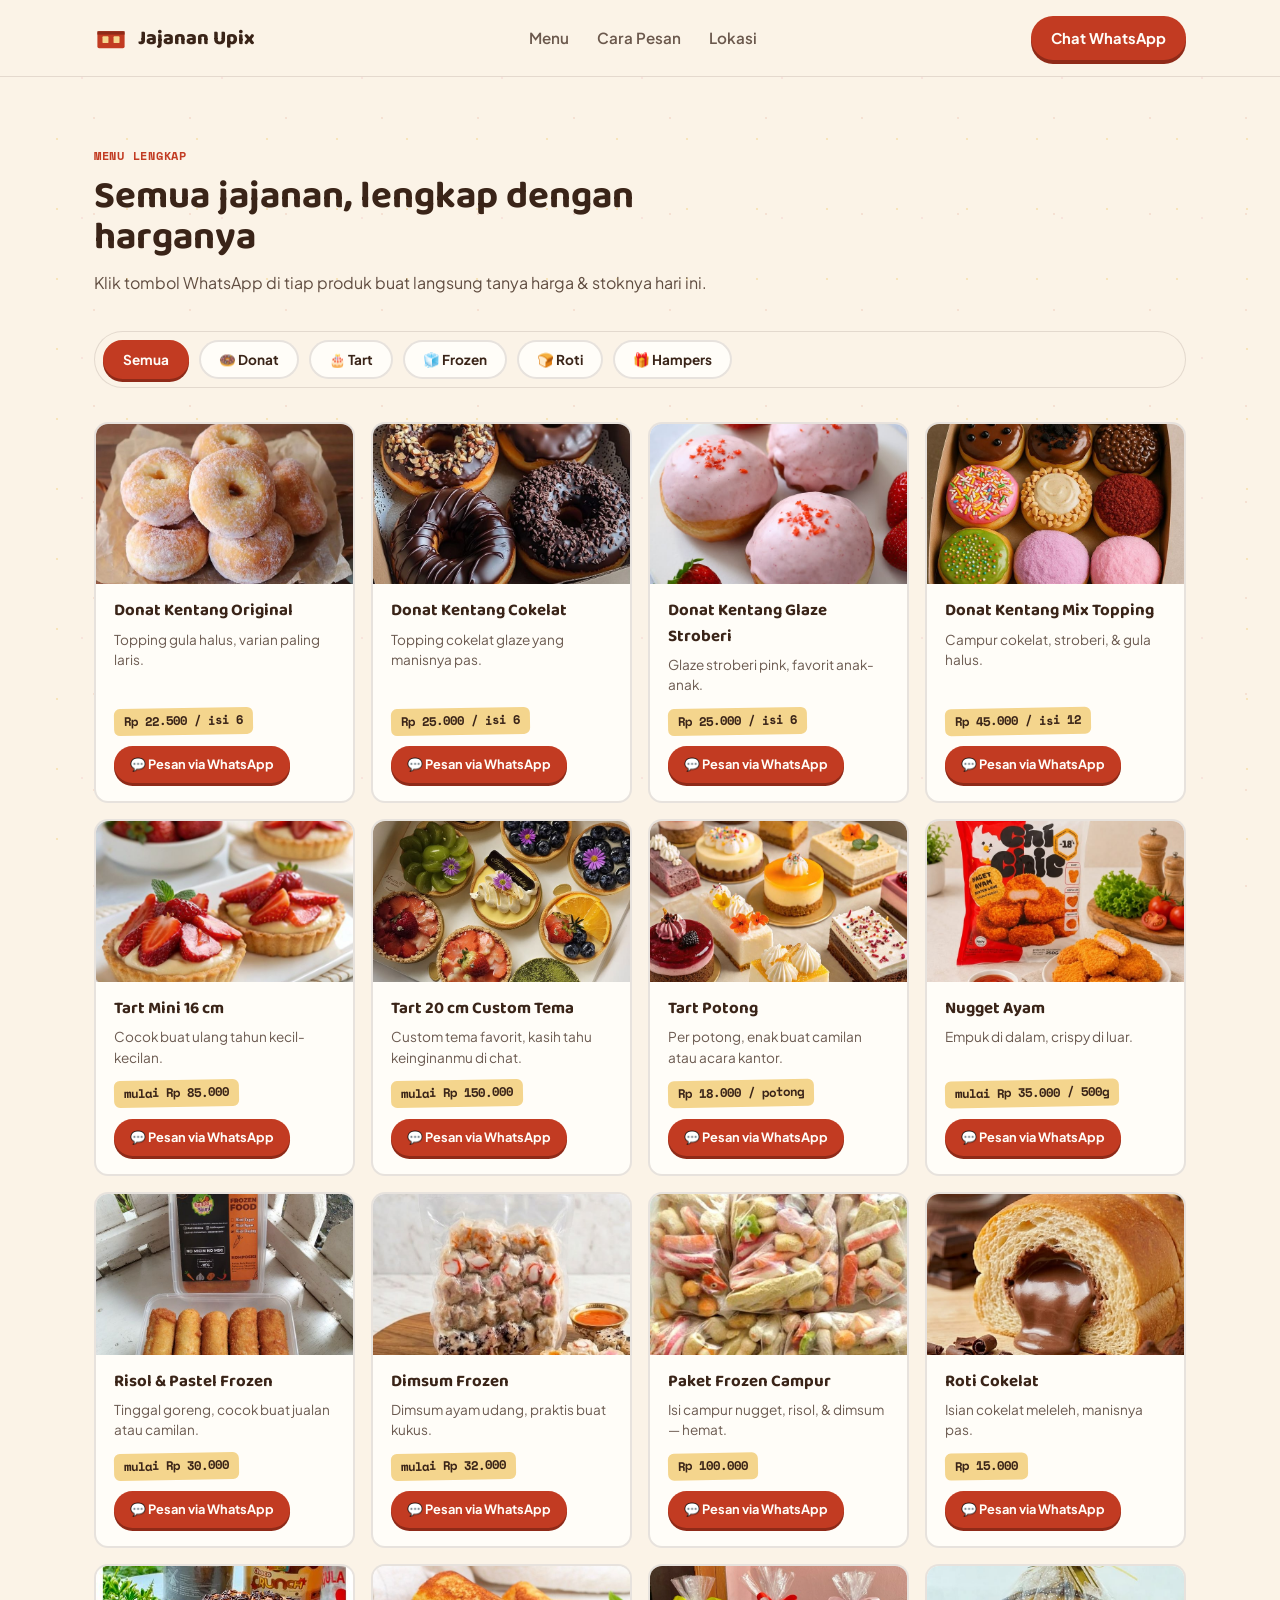
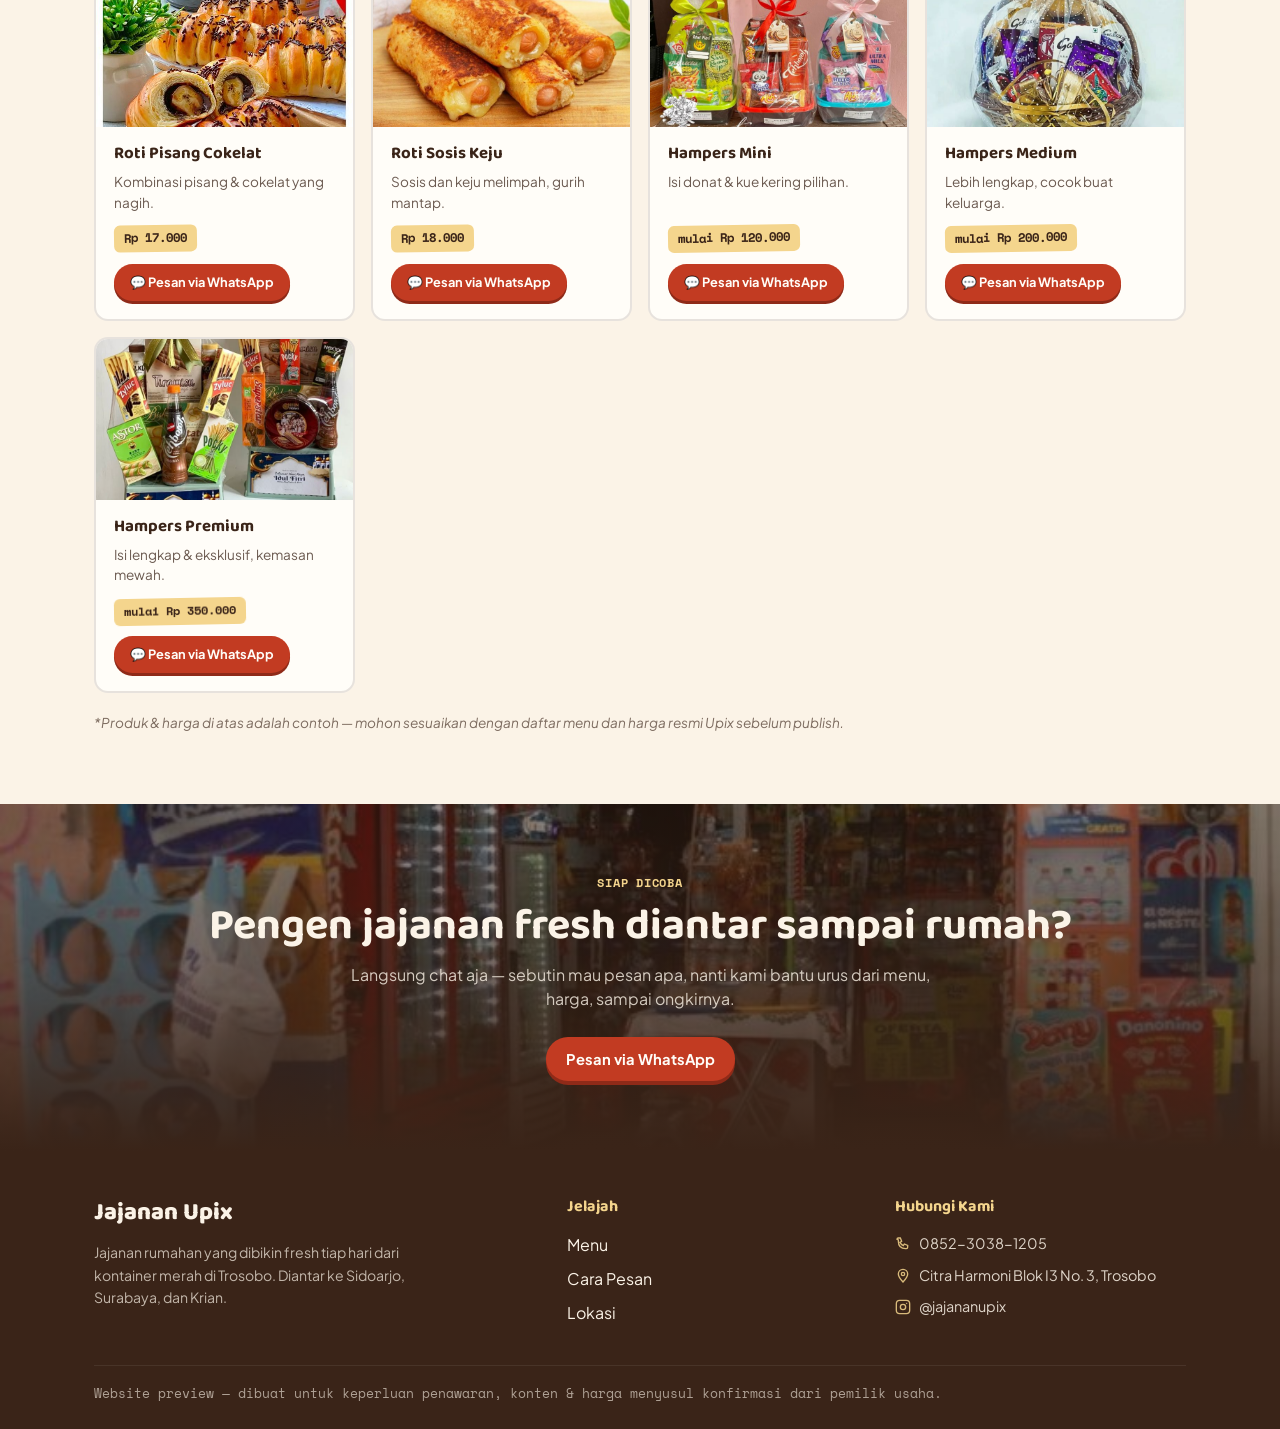
==== menu.html @ a0f94450 "add file all" ====
<!DOCTYPE html>
<html lang="id">
<head>
<meta charset="UTF-8">
<meta name="viewport" content="width=device-width, initial-scale=1.0">
<title>Menu Lengkap Jajanan Upix — Lihat Produk & Harga</title>
<meta name="description" content="Daftar menu lengkap Jajanan Upix: donat kentang, kue tart, frozen food, roti, dan hampers lebaran. Pesan langsung lewat WhatsApp, diantar ke Sidoarjo, Surabaya, dan Krian.">
<link rel="icon" type="image/svg+xml" href="data:image/svg+xml,%3Csvg xmlns='http://www.w3.org/2000/svg' viewBox='0 0 40 40'%3E%3Crect x='4' y='12' width='32' height='20' rx='2' fill='%23C23B22'/%3E%3Crect x='4' y='12' width='32' height='4' fill='%238F2A18'/%3E%3Crect x='10' y='18' width='7' height='8' rx='1' fill='%23F4D58D'/%3E%3Crect x='23' y='18' width='7' height='8' rx='1' fill='%23F4D58D'/%3E%3C/svg%3E">
<!-- TODO: ganti og:image dengan URL foto/logo asli setelah website ini di-hosting -->
<meta property="og:type" content="website">
<meta property="og:locale" content="id_ID">
<meta property="og:title" content="Menu Lengkap Jajanan Upix — Lihat Produk & Harga">
<meta property="og:description" content="Donat kentang, kue tart, frozen food, roti, dan hampers lebaran dengan harga. Pesan langsung via WhatsApp.">
<meta name="twitter:card" content="summary">
<!-- TODO: ganti semua URL "jajananupix.com" dengan domain asli setelah website di-hosting -->
<meta name="robots" content="index, follow">
<meta name="theme-color" content="#C23B22">
<link rel="canonical" href="https://jajananupix.com/menu.html">
<meta property="og:url" content="https://jajananupix.com/menu.html">
<meta property="og:site_name" content="Jajanan Upix">
<meta property="og:image" content="https://jajananupix.com/og-image.png">
<meta property="og:image:width" content="1200">
<meta property="og:image:height" content="630">
<meta property="og:image:alt" content="Jajanan Upix — donat kentang, kue tart, dan jajanan rumahan dari Trosobo, Sidoarjo">
<link rel="preconnect" href="https://fonts.googleapis.com">
<link rel="preconnect" href="https://fonts.gstatic.com" crossorigin>
<link href="https://fonts.googleapis.com/css2?family=Baloo+2:wght@500;600;700;800&family=Plus+Jakarta+Sans:wght@400;500;600;700;800&family=Space+Mono:wght@400;700&display=swap" rel="stylesheet">
<link rel="stylesheet" href="styles.css">
</head>
<body>

<header>
  <div class="wrap nav">
    <a class="brand" href="jajanan-upix.html">
      <svg class="brand-mark" viewBox="0 0 40 40" fill="none">
        <rect x="4" y="12" width="32" height="20" rx="2" fill="#C23B22"/>
        <rect x="4" y="12" width="32" height="4" fill="#8F2A18"/>
        <rect x="10" y="18" width="7" height="8" rx="1" fill="#F4D58D"/>
        <rect x="23" y="18" width="7" height="8" rx="1" fill="#F4D58D"/>
      </svg>
      Jajanan Upix
    </a>
    <nav class="nav-links">
      <a href="menu.html">Menu</a>
      <a href="jajanan-upix.html#cara-pesan">Cara Pesan</a>
      <a href="jajanan-upix.html#lokasi">Lokasi</a>
    </nav>
    <div class="nav-actions">
      <a class="btn" href="https://wa.me/6285230381205?text=Halo%20Jajanan%20Upix!%20Saya%20mau%20tanya%20menu%20dan%20cara%20pesan%20ya" target="_blank" rel="noopener">Chat WhatsApp</a>
      <button class="hamburger" id="hamburgerBtn" aria-label="Buka menu navigasi" aria-expanded="false" aria-controls="mobileMenu">
        <span></span><span></span><span></span>
      </button>
    </div>
  </div>
  <nav class="mobile-menu" id="mobileMenu">
    <a href="menu.html">Menu</a>
    <a href="jajanan-upix.html#cara-pesan">Cara Pesan</a>
    <a href="jajanan-upix.html#lokasi">Lokasi</a>
  </nav>
</header>

<section class="section">
  <div class="wrap">
    <div class="section-head reveal in">
      <span class="kicker">Menu Lengkap</span>
      <h2>Semua jajanan, lengkap dengan harganya</h2>
      <p>Klik tombol WhatsApp di tiap produk buat langsung tanya harga & stoknya hari ini.</p>
    </div>

    <div class="filter-bar" role="group" aria-label="Filter kategori menu">
      <button class="filter-btn active" data-filter="all">Semua</button>
      <button class="filter-btn" data-filter="donat">🍩 Donat</button>
      <button class="filter-btn" data-filter="tart">🎂 Tart</button>
      <button class="filter-btn" data-filter="frozen">🧊 Frozen</button>
      <button class="filter-btn" data-filter="roti">🍞 Roti</button>
      <button class="filter-btn" data-filter="hampers">🎁 Hampers</button>
    </div>

    <div class="prod-grid" id="menuGrid">
      <div class="prod-card" data-cat="donat">
        <div class="prod-img-wrap"><img class="prod-img" src="images/menu/donat-kentang.webp" alt="Donat Kentang Original" loading="lazy"></div>
        <div class="prod-top"><h4>Donat Kentang Original</h4></div>
        <p class="prod-desc">Topping gula halus, varian paling laris.</p>
        <span class="prod-price">Rp 22.500 / isi 6</span>
        <a class="btn-wa" href="https://wa.me/6285230381205?text=Halo%20Jajanan%20Upix!%20Saya%20mau%20pesan%20Donat%20Kentang%20Original%20(isi%206).%20Berapa%20harga%20dan%20stoknya%20hari%20ini?" target="_blank" rel="noopener">💬 Pesan via WhatsApp</a>
      </div>
      <div class="prod-card" data-cat="donat">
        <div class="prod-img-wrap"><img class="prod-img" src="images/menu/donat-coklat.webp" alt="Donat Kentang Cokelat" loading="lazy"></div>
        <div class="prod-top"><h4>Donat Kentang Cokelat</h4></div>
        <p class="prod-desc">Topping cokelat glaze yang manisnya pas.</p>
        <span class="prod-price">Rp 25.000 / isi 6</span>
        <a class="btn-wa" href="https://wa.me/6285230381205?text=Halo%20Jajanan%20Upix!%20Saya%20mau%20pesan%20Donat%20Kentang%20Cokelat%20(isi%206).%20Berapa%20harga%20dan%20stoknya%20hari%20ini?" target="_blank" rel="noopener">💬 Pesan via WhatsApp</a>
      </div>
      <div class="prod-card" data-cat="donat">
        <div class="prod-img-wrap"><img class="prod-img" src="images/menu/donat-strawberry.webp" alt="Donat Kentang Glaze Stroberi" loading="lazy"></div>
        <div class="prod-top"><h4>Donat Kentang Glaze Stroberi</h4></div>
        <p class="prod-desc">Glaze stroberi pink, favorit anak-anak.</p>
        <span class="prod-price">Rp 25.000 / isi 6</span>
        <a class="btn-wa" href="https://wa.me/6285230381205?text=Halo%20Jajanan%20Upix!%20Saya%20mau%20pesan%20Donat%20Kentang%20Glaze%20Stroberi%20(isi%206).%20Berapa%20harga%20dan%20stoknya%20hari%20ini?" target="_blank" rel="noopener">💬 Pesan via WhatsApp</a>
      </div>
      <div class="prod-card" data-cat="donat">
        <div class="prod-img-wrap"><img class="prod-img" src="images/menu/donat-mix.webp" alt="Donat Kentang Mix Topping" loading="lazy"></div>
        <div class="prod-top"><h4>Donat Kentang Mix Topping</h4></div>
        <p class="prod-desc">Campur cokelat, stroberi, & gula halus.</p>
        <span class="prod-price">Rp 45.000 / isi 12</span>
        <a class="btn-wa" href="https://wa.me/6285230381205?text=Halo%20Jajanan%20Upix!%20Saya%20mau%20pesan%20Donat%20Kentang%20Mix%20Topping%20(isi%2012).%20Berapa%20harga%20dan%20stoknya%20hari%20ini?" target="_blank" rel="noopener">💬 Pesan via WhatsApp</a>
      </div>
      <div class="prod-card" data-cat="tart">
        <div class="prod-img-wrap"><img class="prod-img" src="images/menu/tart-mini.webp" alt="Tart Mini 16 cm" loading="lazy"></div>
        <div class="prod-top"><h4>Tart Mini 16 cm</h4></div>
        <p class="prod-desc">Cocok buat ulang tahun kecil-kecilan.</p>
        <span class="prod-price">mulai Rp 85.000</span>
        <a class="btn-wa" href="https://wa.me/6285230381205?text=Halo%20Jajanan%20Upix!%20Saya%20mau%20pesan%20Kue%20Tart%20Mini%2016%20cm.%20Berapa%20harga%20dan%20stoknya%20hari%20ini?" target="_blank" rel="noopener">💬 Pesan via WhatsApp</a>
      </div>
      <div class="prod-card" data-cat="tart">
        <div class="prod-img-wrap"><img class="prod-img" src="images/menu/tart-custom.webp" alt="Tart 20 cm Custom Tema" loading="lazy"></div>
        <div class="prod-top"><h4>Tart 20 cm Custom Tema</h4></div>
        <p class="prod-desc">Custom tema favorit, kasih tahu keinginanmu di chat.</p>
        <span class="prod-price">mulai Rp 150.000</span>
        <a class="btn-wa" href="https://wa.me/6285230381205?text=Halo%20Jajanan%20Upix!%20Saya%20mau%20pesan%20Kue%20Tart%2020%20cm%20Custom%20Tema.%20Berapa%20harga%20dan%20stoknya%20hari%20ini?" target="_blank" rel="noopener">💬 Pesan via WhatsApp</a>
      </div>
      <div class="prod-card" data-cat="tart">
        <div class="prod-img-wrap"><img class="prod-img" src="images/menu/tart-potong.webp" alt="Tart Potong" loading="lazy"></div>
        <div class="prod-top"><h4>Tart Potong</h4></div>
        <p class="prod-desc">Per potong, enak buat camilan atau acara kantor.</p>
        <span class="prod-price">Rp 18.000 / potong</span>
        <a class="btn-wa" href="https://wa.me/6285230381205?text=Halo%20Jajanan%20Upix!%20Saya%20mau%20pesan%20Kue%20Tart%20Potong.%20Berapa%20harga%20dan%20stoknya%20hari%20ini?" target="_blank" rel="noopener">💬 Pesan via WhatsApp</a>
      </div>
      <div class="prod-card" data-cat="frozen">
        <div class="prod-img-wrap"><img class="prod-img" src="images/menu/nugget.webp" alt="Nugget Ayam" loading="lazy"></div>
        <div class="prod-top"><h4>Nugget Ayam</h4></div>
        <p class="prod-desc">Empuk di dalam, crispy di luar.</p>
        <span class="prod-price">mulai Rp 35.000 / 500g</span>
        <a class="btn-wa" href="https://wa.me/6285230381205?text=Halo%20Jajanan%20Upix!%20Saya%20mau%20pesan%20Nugget%20Ayam%20Frozen%20500g.%20Berapa%20harga%20dan%20stoknya%20hari%20ini?" target="_blank" rel="noopener">💬 Pesan via WhatsApp</a>
      </div>
      <div class="prod-card" data-cat="frozen">
        <div class="prod-img-wrap"><img class="prod-img" src="images/menu/risol.webp" alt="Risol & Pastel Frozen" loading="lazy"></div>
        <div class="prod-top"><h4>Risol & Pastel Frozen</h4></div>
        <p class="prod-desc">Tinggal goreng, cocok buat jualan atau camilan.</p>
        <span class="prod-price">mulai Rp 30.000</span>
        <a class="btn-wa" href="https://wa.me/6285230381205?text=Halo%20Jajanan%20Upix!%20Saya%20mau%20pesan%20Risol%20dan%20Pastel%20Frozen.%20Berapa%20harga%20dan%20stoknya%20hari%20ini?" target="_blank" rel="noopener">💬 Pesan via WhatsApp</a>
      </div>
      <div class="prod-card" data-cat="frozen">
        <div class="prod-img-wrap"><img class="prod-img" src="images/menu/dimsum.webp" alt="Dimsum Frozen" loading="lazy"></div>
        <div class="prod-top"><h4>Dimsum Frozen</h4></div>
        <p class="prod-desc">Dimsum ayam udang, praktis buat kukus.</p>
        <span class="prod-price">mulai Rp 32.000</span>
        <a class="btn-wa" href="https://wa.me/6285230381205?text=Halo%20Jajanan%20Upix!%20Saya%20mau%20pesan%20Dimsum%20Frozen.%20Berapa%20harga%20dan%20stoknya%20hari%20ini?" target="_blank" rel="noopener">💬 Pesan via WhatsApp</a>
      </div>
      <div class="prod-card" data-cat="frozen">
        <div class="prod-img-wrap"><img class="prod-img" src="images/menu/frozen-mix.webp" alt="Paket Frozen Campur" loading="lazy"></div>
        <div class="prod-top"><h4>Paket Frozen Campur</h4></div>
        <p class="prod-desc">Isi campur nugget, risol, & dimsum — hemat.</p>
        <span class="prod-price">Rp 100.000</span>
        <a class="btn-wa" href="https://wa.me/6285230381205?text=Halo%20Jajanan%20Upix!%20Saya%20mau%20pesan%20Paket%20Frozen%20Campur.%20Berapa%20harga%20dan%20stoknya%20hari%20ini?" target="_blank" rel="noopener">💬 Pesan via WhatsApp</a>
      </div>
      <div class="prod-card" data-cat="roti">
        <div class="prod-img-wrap"><img class="prod-img" src="images/menu/roti-cokelat.webp" alt="Roti Cokelat" loading="lazy"></div>
        <div class="prod-top"><h4>Roti Cokelat</h4></div>
        <p class="prod-desc">Isian cokelat meleleh, manisnya pas.</p>
        <span class="prod-price">Rp 15.000</span>
        <a class="btn-wa" href="https://wa.me/6285230381205?text=Halo%20Jajanan%20Upix!%20Saya%20mau%20pesan%20Roti%20Cokelat.%20Berapa%20harga%20dan%20stoknya%20hari%20ini?" target="_blank" rel="noopener">💬 Pesan via WhatsApp</a>
      </div>
      <div class="prod-card" data-cat="roti">
        <div class="prod-img-wrap"><img class="prod-img" src="images/menu/roti-pisang.webp" alt="Roti Pisang Cokelat" loading="lazy"></div>
        <div class="prod-top"><h4>Roti Pisang Cokelat</h4></div>
        <p class="prod-desc">Kombinasi pisang & cokelat yang nagih.</p>
        <span class="prod-price">Rp 17.000</span>
        <a class="btn-wa" href="https://wa.me/6285230381205?text=Halo%20Jajanan%20Upix!%20Saya%20mau%20pesan%20Roti%20Pisang%20Cokelat.%20Berapa%20harga%20dan%20stoknya%20hari%20ini?" target="_blank" rel="noopener">💬 Pesan via WhatsApp</a>
      </div>
      <div class="prod-card" data-cat="roti">
        <div class="prod-img-wrap"><img class="prod-img" src="images/menu/roti-keju.webp" alt="Roti Sosis Keju" loading="lazy"></div>
        <div class="prod-top"><h4>Roti Sosis Keju</h4></div>
        <p class="prod-desc">Sosis dan keju melimpah, gurih mantap.</p>
        <span class="prod-price">Rp 18.000</span>
        <a class="btn-wa" href="https://wa.me/6285230381205?text=Halo%20Jajanan%20Upix!%20Saya%20mau%20pesan%20Roti%20Sosis%20Keju.%20Berapa%20harga%20dan%20stoknya%20hari%20ini?" target="_blank" rel="noopener">💬 Pesan via WhatsApp</a>
      </div>
      <div class="prod-card" data-cat="hampers">
        <div class="prod-img-wrap"><img class="prod-img" src="images/menu/hampers-mini.webp" alt="Hampers Mini" loading="lazy"></div>
        <div class="prod-top"><h4>Hampers Mini</h4></div>
        <p class="prod-desc">Isi donat & kue kering pilihan.</p>
        <span class="prod-price">mulai Rp 120.000</span>
        <a class="btn-wa" href="https://wa.me/6285230381205?text=Halo%20Jajanan%20Upix!%20Saya%20mau%20pesan%20Hampers%20Lebaran%20Mini.%20Berapa%20harga%20dan%20stoknya%20hari%20ini?" target="_blank" rel="noopener">💬 Pesan via WhatsApp</a>
      </div>
      <div class="prod-card" data-cat="hampers">
        <div class="prod-img-wrap"><img class="prod-img" src="images/menu/hampers-medium.webp" alt="Hampers Medium" loading="lazy"></div>
        <div class="prod-top"><h4>Hampers Medium</h4></div>
        <p class="prod-desc">Lebih lengkap, cocok buat keluarga.</p>
        <span class="prod-price">mulai Rp 200.000</span>
        <a class="btn-wa" href="https://wa.me/6285230381205?text=Halo%20Jajanan%20Upix!%20Saya%20mau%20pesan%20Hampers%20Lebaran%20Medium.%20Berapa%20harga%20dan%20stoknya%20hari%20ini?" target="_blank" rel="noopener">💬 Pesan via WhatsApp</a>
      </div>
      <div class="prod-card" data-cat="hampers">
        <div class="prod-img-wrap"><img class="prod-img" src="images/menu/hampers-premium.webp" alt="Hampers Premium" loading="lazy"></div>
        <div class="prod-top"><h4>Hampers Premium</h4></div>
        <p class="prod-desc">Isi lengkap & eksklusif, kemasan mewah.</p>
        <span class="prod-price">mulai Rp 350.000</span>
        <a class="btn-wa" href="https://wa.me/6285230381205?text=Halo%20Jajanan%20Upix!%20Saya%20mau%20pesan%20Hampers%20Lebaran%20Premium.%20Berapa%20harga%20dan%20stoknya%20hari%20ini?" target="_blank" rel="noopener">💬 Pesan via WhatsApp</a>
      </div>
    </div>

    <p class="disclaimer-note">*Produk & harga di atas adalah contoh — mohon sesuaikan dengan daftar menu dan harga resmi Upix sebelum publish.</p>
  </div>
</section>

<section class="cta-band">
  <div class="wrap">
    <span class="kicker">Siap Dicoba</span>
    <h2>Pengen jajanan fresh diantar sampai rumah?</h2>
    <p>Langsung chat aja — sebutin mau pesan apa, nanti kami bantu urus dari menu, harga, sampai ongkirnya.</p>
    <a class="btn" href="https://wa.me/6285230381205?text=Halo%20Jajanan%20Upix!%20Saya%20mau%20tanya%20menu%20dan%20cara%20pesan%20ya" target="_blank" rel="noopener">Pesan via WhatsApp</a>
  </div>
</section>

<footer>
  <div class="wrap">
    <div class="foot-grid">
      <div>
        <div class="foot-brand">Jajanan Upix</div>
        <p class="foot-about">Jajanan rumahan yang dibikin fresh tiap hari dari kontainer merah di Trosobo. Diantar ke Sidoarjo, Surabaya, dan Krian.</p>
      </div>
      <div class="foot-col">
        <h5>Jelajah</h5>
        <a href="menu.html">Menu</a>
        <a href="jajanan-upix.html#cara-pesan">Cara Pesan</a>
        <a href="jajanan-upix.html#lokasi">Lokasi</a>
      </div>
      <div class="foot-col">
        <h5>Hubungi Kami</h5>
        <div class="foot-contact"><svg viewBox="0 0 24 24" fill="none" stroke="currentColor" stroke-width="2"><path d="M3 5a2 2 0 012-2h3l2 5-2.5 1.5a11 11 0 005 5L14 12l5 2v3a2 2 0 01-2 2h-1C8.6 19 5 15.4 5 8V6z"/></svg>0852-3038-1205</div>
        <div class="foot-contact"><svg viewBox="0 0 24 24" fill="none" stroke="currentColor" stroke-width="2"><path d="M12 21s7-7.5 7-12a7 7 0 10-14 0c0 4.5 7 12 7 12z"/><circle cx="12" cy="9" r="2.5"/></svg>Citra Harmoni Blok I3 No. 3, Trosobo</div>
        <a class="foot-contact" href="https://instagram.com/jajananupix" target="_blank" rel="noopener" aria-label="Instagram @jajananupix"><svg viewBox="0 0 24 24" fill="none" stroke="currentColor" stroke-width="2"><rect x="2" y="2" width="20" height="20" rx="5"/><circle cx="12" cy="12" r="4"/><circle cx="17.5" cy="6.5" r="1" fill="currentColor" stroke="none"/></svg>@jajananupix</a>
      </div>
    </div>
    <div class="foot-bottom">Website preview — dibuat untuk keperluan penawaran, konten & harga menyusul konfirmasi dari pemilik usaha.</div>
  </div>
</footer>

<script>
  function setHeaderHeightVar(){
    const header = document.querySelector('header');
    if(header) document.documentElement.style.setProperty('--header-h', header.offsetHeight + 'px');
  }
  setHeaderHeightVar();
  window.addEventListener('resize', setHeaderHeightVar);

  const io = new IntersectionObserver((entries)=>{
    entries.forEach(e=>{ if(e.isIntersecting){ e.target.classList.add('in'); } });
  }, { threshold: 0.15 });
  document.querySelectorAll('.reveal').forEach(el=>io.observe(el));

  const filterBtns = document.querySelectorAll('.filter-btn');
  const prodCards = document.querySelectorAll('#menuGrid .prod-card');
  filterBtns.forEach(btn=>{
    btn.addEventListener('click', ()=>{
      filterBtns.forEach(b=>b.classList.remove('active'));
      btn.classList.add('active');
      const cat = btn.dataset.filter;
      prodCards.forEach(card=>{
        const show = cat === 'all' || card.dataset.cat === cat;
        card.classList.toggle('hidden', !show);
        if(show && !card.classList.contains('in')) card.classList.add('in');
      });
      document.querySelector('.filter-bar').scrollIntoView({ behavior:'smooth', block:'nearest' });
    });
  });
  const hashCat = location.hash.replace('#','');
  if(hashCat){
    const target = document.querySelector('.filter-btn[data-filter="'+hashCat+'"]');
    if(target) target.click();
  }

  const hamburgerBtn = document.getElementById('hamburgerBtn');
  const mobileMenu = document.getElementById('mobileMenu');
  hamburgerBtn.addEventListener('click', ()=>{
    const isOpen = mobileMenu.classList.toggle('open');
    hamburgerBtn.setAttribute('aria-expanded', isOpen ? 'true' : 'false');
  });
  mobileMenu.querySelectorAll('a').forEach(link=>{
    link.addEventListener('click', ()=>{
      mobileMenu.classList.remove('open');
      hamburgerBtn.setAttribute('aria-expanded', 'false');
    });
  });
</script>

</body>
</html>
---- styles.css ----
:root{
    --container-red:#C23B22;
    --container-red-dark:#8F2A18;
    --corrugate:#5C6B74;
    --butter:#F4D58D;
    --icing-pink:#E8879A;
    --choco:#3A2418;
    --cream:#FBF3E7;
    --paper:#FFFDF8;
    --line: rgba(58,36,24,0.12);
  }
  *{box-sizing:border-box; margin:0; padding:0;}
  html{scroll-behavior:smooth;}
  body{
    background:var(--cream);
    color:var(--choco);
    font-family:'Plus Jakarta Sans', sans-serif;
    line-height:1.5;
    overflow-x:hidden;
  }
  h1,h2,h3,.display{
    font-family:'Baloo 2', sans-serif;
    line-height:1.08;
  }
  .mono{ font-family:'Space Mono', monospace; }
  a{ color:inherit; text-decoration:none; }
  img,svg{ display:block; max-width:100%; }
  .wrap{ max-width:1140px; margin:0 auto; padding:0 24px; width:100%; box-sizing:border-box; }

  /* reveal on scroll */
  .reveal{ opacity:0; transform:translateY(18px); transition:opacity .7s ease, transform .7s ease; }
  .reveal.in{ opacity:1; transform:translateY(0); }

  /* ---------- HEADER ---------- */
  header{
    position:sticky; top:0; z-index:50;
    background:rgba(251,243,231,0.9);
    backdrop-filter:blur(8px);
    border-bottom:1px solid var(--line);
  }
  .nav{
    display:flex; align-items:center; justify-content:space-between;
    padding:16px 24px;
  }
  .brand{ display:flex; align-items:center; gap:10px; font-family:'Baloo 2'; font-weight:800; font-size:1.25rem; }
  .brand-mark{ width:34px; height:34px; flex-shrink:0; }
  .nav-links{ display:flex; gap:28px; font-weight:600; font-size:.95rem; }
  .nav-links a{ opacity:.75; transition:opacity .2s; }
  .nav-links a:hover{ opacity:1; }
  .btn{
    display:inline-flex; align-items:center; gap:8px;
    background:var(--container-red); color:var(--paper);
    padding:11px 20px; border-radius:999px; font-weight:700; font-size:.92rem;
    box-shadow:0 4px 0 var(--container-red-dark);
    transition:transform .15s ease, box-shadow .15s ease;
    white-space:nowrap;
  }
  .btn:hover{ transform:translateY(-2px); box-shadow:0 6px 0 var(--container-red-dark); }
  .btn:active{ transform:translateY(1px); box-shadow:0 2px 0 var(--container-red-dark); }
  .btn-ghost{
    background:transparent; color:var(--choco); box-shadow:none; border:2px solid var(--line);
  }
  .btn-ghost:hover{ box-shadow:none; border-color:var(--choco); }
  .nav-actions{ display:flex; align-items:center; gap:10px; }
  .hamburger{
    display:none; flex-direction:column; justify-content:center; gap:5px;
    width:38px; height:38px; padding:8px; background:transparent; border:none; cursor:pointer; flex-shrink:0;
  }
  .hamburger span{
    display:block; width:100%; height:2.5px; background:var(--choco); border-radius:2px;
    transition:transform .25s ease, opacity .2s ease;
  }
  .hamburger[aria-expanded="true"] span:nth-child(1){ transform:translateY(7.5px) rotate(45deg); }
  .hamburger[aria-expanded="true"] span:nth-child(2){ opacity:0; }
  .hamburger[aria-expanded="true"] span:nth-child(3){ transform:translateY(-7.5px) rotate(-45deg); }
  .mobile-menu{
    display:none; flex-direction:column;
    max-height:0; overflow:hidden; opacity:0;
    background:var(--paper); border-bottom:1px solid var(--line);
    transition:max-height .3s ease, opacity .25s ease;
  }
  .mobile-menu.open{ max-height:280px; opacity:1; }
  .mobile-menu a{
    padding:14px 24px; font-weight:600; font-size:1rem; border-bottom:1px solid var(--line);
  }
  .mobile-menu a:last-child{ border-bottom:none; }
  @media (max-width:760px){
    .nav-links{ display:none; }
    .hamburger{ display:flex; }
    .mobile-menu{ display:flex; }
  }

  /* ---------- HERO ---------- */
  .hero{ padding:64px 0 40px; box-sizing:border-box; }
  @media (min-height:560px){
    .hero{
      min-height: calc(100svh - var(--header-h, 80px));
      display:flex; align-items:center;
    }
    .section{
      min-height: calc(100svh - var(--header-h, 80px));
      display:flex; align-items:center;
    }
  }
  .hero-grid{
    display:grid; grid-template-columns:1.05fr .95fr; gap:40px; align-items:center;
  }
  .eyebrow{
    display:inline-flex; align-items:center; gap:8px;
    font-family:'Space Mono'; font-size:.78rem; letter-spacing:.04em;
    background:var(--butter); color:var(--choco);
    padding:6px 12px; border-radius:6px; margin-bottom:18px; transform:rotate(-1deg);
  }
  .hero h1{
    font-size:clamp(2.3rem, 5vw, 3.6rem);
    font-weight:800; color:var(--container-red-dark);
    margin-bottom:18px;
  }
  .hero h1 span{ color:var(--container-red); }
  .hero p.lead{ font-size:1.1rem; max-width:46ch; opacity:.85; margin-bottom:28px; }
  .hero-ctas{ display:flex; gap:14px; flex-wrap:wrap; }

  .hero-art{ position:relative; }
  .flag{
    position:absolute; top:-14px; right:18px; z-index:5;
    background:var(--icing-pink); color:var(--paper);
    font-family:'Space Mono'; font-size:.75rem; font-weight:700;
    padding:6px 12px; border-radius:6px; transform:rotate(6deg);
    box-shadow:0 3px 0 rgba(0,0,0,.15);
  }
  .awning{ transform-origin:top center; animation:sway 4.5s ease-in-out infinite; }
  @keyframes sway{ 0%,100%{ transform:rotate(0deg); } 50%{ transform:rotate(0.8deg); } }
  @media (prefers-reduced-motion: reduce){ .awning{ animation:none; } }

  /* ---------- SECTION LABEL ---------- */
  .section{ padding:70px 0; }
  .section-head{ max-width:640px; margin-bottom:36px; }
  .kicker{
    font-family:'Space Mono'; font-size:.78rem; text-transform:uppercase; letter-spacing:.06em;
    color:var(--container-red); font-weight:700; display:block; margin-bottom:10px;
  }
  .section-head h2{ font-size:clamp(1.7rem,3.4vw,2.4rem); font-weight:700; }
  .section-head p{ margin-top:12px; opacity:.8; }

  /* ---------- ABOUT STRIP ---------- */
  .about{ background:var(--paper); border-top:1px solid var(--line); border-bottom:1px solid var(--line); }
  .about-grid{ display:grid; grid-template-columns:1fr 1fr; gap:48px; align-items:center; }
  .about-img{ width:100%; aspect-ratio:4/3; object-fit:cover; border-radius:16px; border:2px solid var(--line); box-shadow:0 6px 0 rgba(0,0,0,.06); }
  .about p{ font-size:1.05rem; opacity:.85; margin-bottom:14px; }
  .about strong{ color:var(--container-red-dark); }
  .stat-row{ display:flex; gap:32px; margin-top:22px; flex-wrap:wrap; }
  .stat b{ font-family:'Baloo 2'; font-size:1.5rem; color:var(--container-red); display:block; }
  .stat span{ font-size:.85rem; opacity:.7; }

  /* ---------- MENU (menu board cards) ---------- */
  .menu-grid{
    display:grid; grid-template-columns:repeat(auto-fit,minmax(230px,1fr)); gap:20px;
  }
  .menu-card{
    background:var(--paper); border:2px solid var(--line); border-radius:16px;
    padding:24px 22px; position:relative; transition:transform .2s ease, border-color .2s ease;
  }
  .menu-card:hover{ transform:translateY(-5px); border-color:var(--container-red); }
  .menu-card .icon{ width:100%; aspect-ratio:4/3; object-fit:cover; border-radius:12px; margin-bottom:16px; display:block; }
  .menu-card h3{ font-size:1.15rem; margin-bottom:6px; }
  .menu-card p{ font-size:.9rem; opacity:.75; margin-bottom:16px; }
  .price-tag{
    display:inline-block; font-family:'Space Mono'; font-size:.8rem; font-weight:700;
    background:var(--butter); padding:5px 10px; border-radius:6px; transform:rotate(-1.5deg);
  }
  .disclaimer-note{ margin-top:20px; font-size:.85rem; opacity:.65; font-style:italic; }

  /* ---------- ORDER STEPS ---------- */
  .order{ background:var(--container-red); color:var(--paper); }
  .order .kicker{ color:var(--butter); }
  .order .section-head p{ color:rgba(255,255,255,.85); }
  .steps{ display:grid; grid-template-columns:repeat(4,1fr); gap:18px; }
  .step{
    background:rgba(255,255,255,.08); border:1px solid rgba(255,255,255,.18);
    border-radius:14px; padding:22px 18px;
  }
  .step .num{ font-family:'Space Mono'; font-size:.85rem; opacity:.7; margin-bottom:10px; }
  .step h4{ font-family:'Baloo 2'; font-size:1.05rem; margin-bottom:6px; }
  .step p{ font-size:.88rem; opacity:.85; }
  .area-pills{ margin-top:34px; }
  .area-label{ font-size:.95rem; font-weight:600; opacity:.95; margin-bottom:12px; letter-spacing:.02em; }
  .area-label strong{ color:var(--butter); }
  .pill-list{ display:flex; gap:10px; flex-wrap:wrap; }
  .pill{
    background:var(--paper); color:var(--container-red-dark);
    border:2px solid var(--butter); padding:10px 18px; border-radius:999px;
    font-size:.9rem; font-weight:700; box-shadow:0 3px 0 rgba(0,0,0,.15);
  }
  .pill::before{ content:"✓"; color:var(--container-red); font-weight:800; margin-right:7px; }
  @media (max-width:820px){ .steps{ grid-template-columns:repeat(2,1fr); } }

  /* ---------- TESTIMONIALS ---------- */
  .testi-grid{ display:grid; grid-template-columns:repeat(3,1fr); gap:20px; }
  .testi{
    background:var(--paper); border:1px solid var(--line); border-radius:16px; padding:26px;
  }
  .testi .stars{ color:var(--container-red); font-size:1rem; margin-bottom:12px; letter-spacing:2px; }
  .testi p{ font-size:.95rem; opacity:.85; margin-bottom:16px; }
  .testi .who{ font-family:'Space Mono'; font-size:.78rem; opacity:.6; }
  @media (max-width:820px){
    .testi-grid{
      grid-template-columns:none; display:flex; overflow-x:auto;
      scroll-snap-type:x mandatory; gap:14px; padding-bottom:8px;
      margin-right:-24px; padding-right:24px;
      scrollbar-width:none;
    }
    .testi-grid::-webkit-scrollbar{ display:none; }
    .testi{ flex:0 0 82%; scroll-snap-align:center; }
  }

  /* ---------- LOCATION ---------- */
  .loc{ background:var(--paper); border-top:1px solid var(--line); }
  .loc-grid{ display:grid; grid-template-columns:1fr 1fr; gap:40px; align-items:stretch; }
  .loc-card{
    background:var(--cream); border:2px dashed var(--line); border-radius:16px; padding:28px;
  }
  .loc-card h3{ font-size:1.2rem; margin-bottom:14px; }
  .loc-row{ display:flex; gap:12px; margin-bottom:16px; align-items:flex-start; }
  .loc-row .ic{ width:20px; height:20px; flex-shrink:0; margin-top:2px; color:var(--container-red); }
  .loc-row div b{ display:block; font-size:.9rem; }
  .loc-row div span{ font-size:.88rem; opacity:.75; }
  .map-embed{ border-radius:16px; overflow:hidden; border:1px solid var(--line); min-height:320px; }
  .map-embed iframe{ width:100%; height:100%; min-height:320px; border:0; }

  /* ---------- FOOTER ---------- */
  footer{ background:var(--choco); color:var(--cream); padding:44px 0 26px; }
  .foot-grid{ display:flex; justify-content:space-between; flex-wrap:wrap; gap:24px; margin-bottom:28px; }
  .foot-brand{ font-family:'Baloo 2'; font-weight:800; font-size:1.3rem; }
  .foot-links{ display:flex; gap:22px; font-size:.9rem; flex-wrap:wrap; }
  .foot-links a{ opacity:.8; }
  .foot-links a:hover{ opacity:1; }
  .foot-bottom{ border-top:1px solid rgba(255,255,255,.12); padding-top:18px; font-size:.8rem; opacity:.6; font-family:'Space Mono'; }

  /* ---------- BACKGROUND SPRINKLES ---------- */
  body::before{
    content:""; position:fixed; inset:0; z-index:-1; pointer-events:none;
    background-image:
      radial-gradient(rgba(232,135,154,0.14) 1.4px, transparent 1.4px),
      radial-gradient(rgba(194,59,34,0.10) 1.4px, transparent 1.4px),
      radial-gradient(rgba(244,213,141,0.5) 1.4px, transparent 1.4px);
    background-size: 140px 140px, 96px 96px, 70px 70px;
    background-position: 12px 8px, 46px 70px, 22px 34px;
  }
  ::selection{ background:var(--container-red); color:var(--paper); }
  ::-webkit-scrollbar{ width:10px; }
  ::-webkit-scrollbar-track{ background:var(--cream); }
  ::-webkit-scrollbar-thumb{ background:var(--container-red); border-radius:8px; border:2px solid var(--cream); }

  /* ---------- HERO UPGRADES ---------- */
  .hero{
    position:relative;
    background:
      radial-gradient(circle at 15% 18%, rgba(232,135,154,0.16), transparent 42%),
      radial-gradient(circle at 88% 80%, rgba(194,59,34,0.12), transparent 45%);
  }
  .scroll-hint{
    position:absolute; left:50%; bottom:16px; transform:translateX(-50%);
    font-family:'Space Mono'; font-size:.68rem; letter-spacing:.12em; text-transform:uppercase;
    opacity:.5; display:flex; flex-direction:column; align-items:center; gap:6px;
  }
  .scroll-hint::after{ content:""; width:1px; height:34px; background:currentColor; animation:scrollpulse 1.8s ease-in-out infinite; }
  @keyframes scrollpulse{
    0%{ transform:scaleY(0); transform-origin:top; }
    50%{ transform:scaleY(1); }
    100%{ transform:scaleY(0); transform-origin:bottom; }
  }

  /* ---------- PRODUCT MENU ---------- */
  .menu-cat{ margin-top:46px; }
  .menu-cat:first-of-type{ margin-top:0; }
  .menu-cat h3{ font-family:'Baloo 2'; font-size:1.4rem; display:flex; align-items:center; gap:10px; margin-bottom:4px; }
  .menu-cat > p{ font-size:.9rem; opacity:.7; margin-bottom:16px; }
  .prod-grid{ display:grid; grid-template-columns:repeat(auto-fill,minmax(250px,1fr)); gap:16px; }
  .prod-card{
    background:var(--paper); border:2px solid var(--line); border-radius:14px;
    padding:18px; display:flex; flex-direction:column;
  }
  .prod-card:hover{ border-color:var(--container-red); }
  .prod-top{ display:flex; justify-content:space-between; align-items:flex-start; gap:10px; }
  .prod-img-wrap{ margin:-18px -18px 14px; border-radius:12px 12px 0 0; overflow:hidden; background:var(--line); }
  .prod-img{ width:100%; aspect-ratio:16/10; object-fit:cover; display:block; }
  .prod-card h4{ font-family:'Baloo 2'; font-size:1.05rem; }
  .prod-desc{ font-size:.85rem; opacity:.75; margin:6px 0 12px; flex:1; }
  .prod-price{
    align-self:flex-start; font-family:'Space Mono'; font-size:.78rem; font-weight:700;
    background:var(--butter); padding:4px 10px; border-radius:6px; transform:rotate(-1deg);
  }
  .btn-wa{
    margin-top:12px; display:inline-flex; align-items:center; justify-content:center; gap:7px;
    background:var(--container-red); color:var(--paper);
    padding:9px 16px; border-radius:999px; font-weight:700; font-size:.8rem;
    box-shadow:0 3px 0 var(--container-red-dark);
    transition:transform .15s ease, box-shadow .15s ease; align-self:flex-start;
  }
  .btn-wa:hover{ transform:translateY(-2px); box-shadow:0 5px 0 var(--container-red-dark); }
  .btn-wa:active{ transform:translateY(1px); box-shadow:0 1px 0 var(--container-red-dark); }

  /* ---------- FINAL CTA BAND ---------- */
  .cta-band{
    position:relative; overflow:hidden; text-align:center;
    color:var(--cream); padding:70px 0;
    background-color:var(--choco);
    background-image:linear-gradient(to bottom, rgba(58,36,24,.50) 0%, rgba(58,36,24,.70) 50%, rgba(58,36,24,1) 100%), url('images/logo/foto2.webp');
    background-size:cover; background-position:center; background-repeat:no-repeat;
  }
  .cta-band .kicker{ color:var(--butter); }
  .cta-band h2{ font-size:clamp(1.8rem,3.6vw,2.7rem); margin-bottom:14px; }
  .cta-band p{ opacity:.8; margin:0 auto 26px; max-width:52ch; }
  .cta-band .cta-emoji{ font-size:2rem; display:block; margin-bottom:8px; }

  /* ---------- FOOTER UPGRADES ---------- */
  .foot-grid{ display:grid; grid-template-columns:1.5fr 1fr 1fr; gap:36px; margin-bottom:30px; }
  .foot-brand{ font-size:1.5rem; }
  .foot-col h5{ font-family:'Baloo 2'; font-size:1rem; margin-bottom:14px; color:var(--butter); }
  .foot-col a{ display:block; margin-bottom:10px; }
  .foot-about{ opacity:.7; font-size:.88rem; margin-top:10px; max-width:32ch; line-height:1.6; }
  .foot-contact{ display:flex; align-items:center; gap:8px; opacity:.85; font-size:.9rem; margin-bottom:10px; }
  .foot-contact svg{ width:16px; height:16px; flex-shrink:0; color:var(--butter); }
  .foot-col a.foot-contact{ display:flex; align-items:center; color:inherit; text-decoration:none; }

  /* ---------- REVEAL STAGGER ---------- */
  .menu-cat.reveal:nth-child(2){ transition-delay:.05s; }
  .menu-cat.reveal:nth-child(3){ transition-delay:.1s; }
  .menu-cat.reveal:nth-child(4){ transition-delay:.15s; }
  .menu-cat.reveal:nth-child(5){ transition-delay:.2s; }
  .steps .reveal:nth-child(2){ transition-delay:.08s; }
  .steps .reveal:nth-child(3){ transition-delay:.16s; }
  .steps .reveal:nth-child(4){ transition-delay:.24s; }
  .testi-grid .reveal:nth-child(2){ transition-delay:.08s; }
  .testi-grid .reveal:nth-child(3){ transition-delay:.16s; }

  @media (max-width:900px){
    .hero-grid, .about-grid, .loc-grid{ grid-template-columns:1fr; }
    .hero-art{ order:-1; }
    .scroll-hint{ display:none; }
    .foot-grid{ grid-template-columns:1fr 1fr; gap:24px; }
    .foot-grid > div:first-child{ grid-column:1 / -1; }
  }

  /* ---------- MENU PAGE ---------- */
  #donat, #tart, #frozen, #roti, #hampers{ scroll-margin-top:96px; }

  /* ---------- MENU FILTER ---------- */
  .filter-bar{
    display:flex; flex-wrap:wrap; gap:10px; margin:0 0 34px;
    position:sticky; top:calc(var(--header-h,80px) + 12px); z-index:20;
    background:rgba(251,243,231,0.94); backdrop-filter:blur(8px);
    border:1px solid var(--line); border-radius:999px; padding:8px;
  }
  .filter-btn{
    font-family:'Plus Jakarta Sans', sans-serif; font-weight:700; font-size:.85rem;
    background:var(--paper); color:var(--choco);
    border:2px solid var(--line); border-radius:999px;
    padding:9px 18px; cursor:pointer;
    transition:background .2s ease, color .2s ease, border-color .2s ease, transform .15s ease;
  }
  .filter-btn:hover{ border-color:var(--container-red); transform:translateY(-2px); }
  .filter-btn.active{
    background:var(--container-red); color:var(--paper);
    border-color:var(--container-red); box-shadow:0 3px 0 var(--container-red-dark);
  }
  .hidden{ display:none !important; }
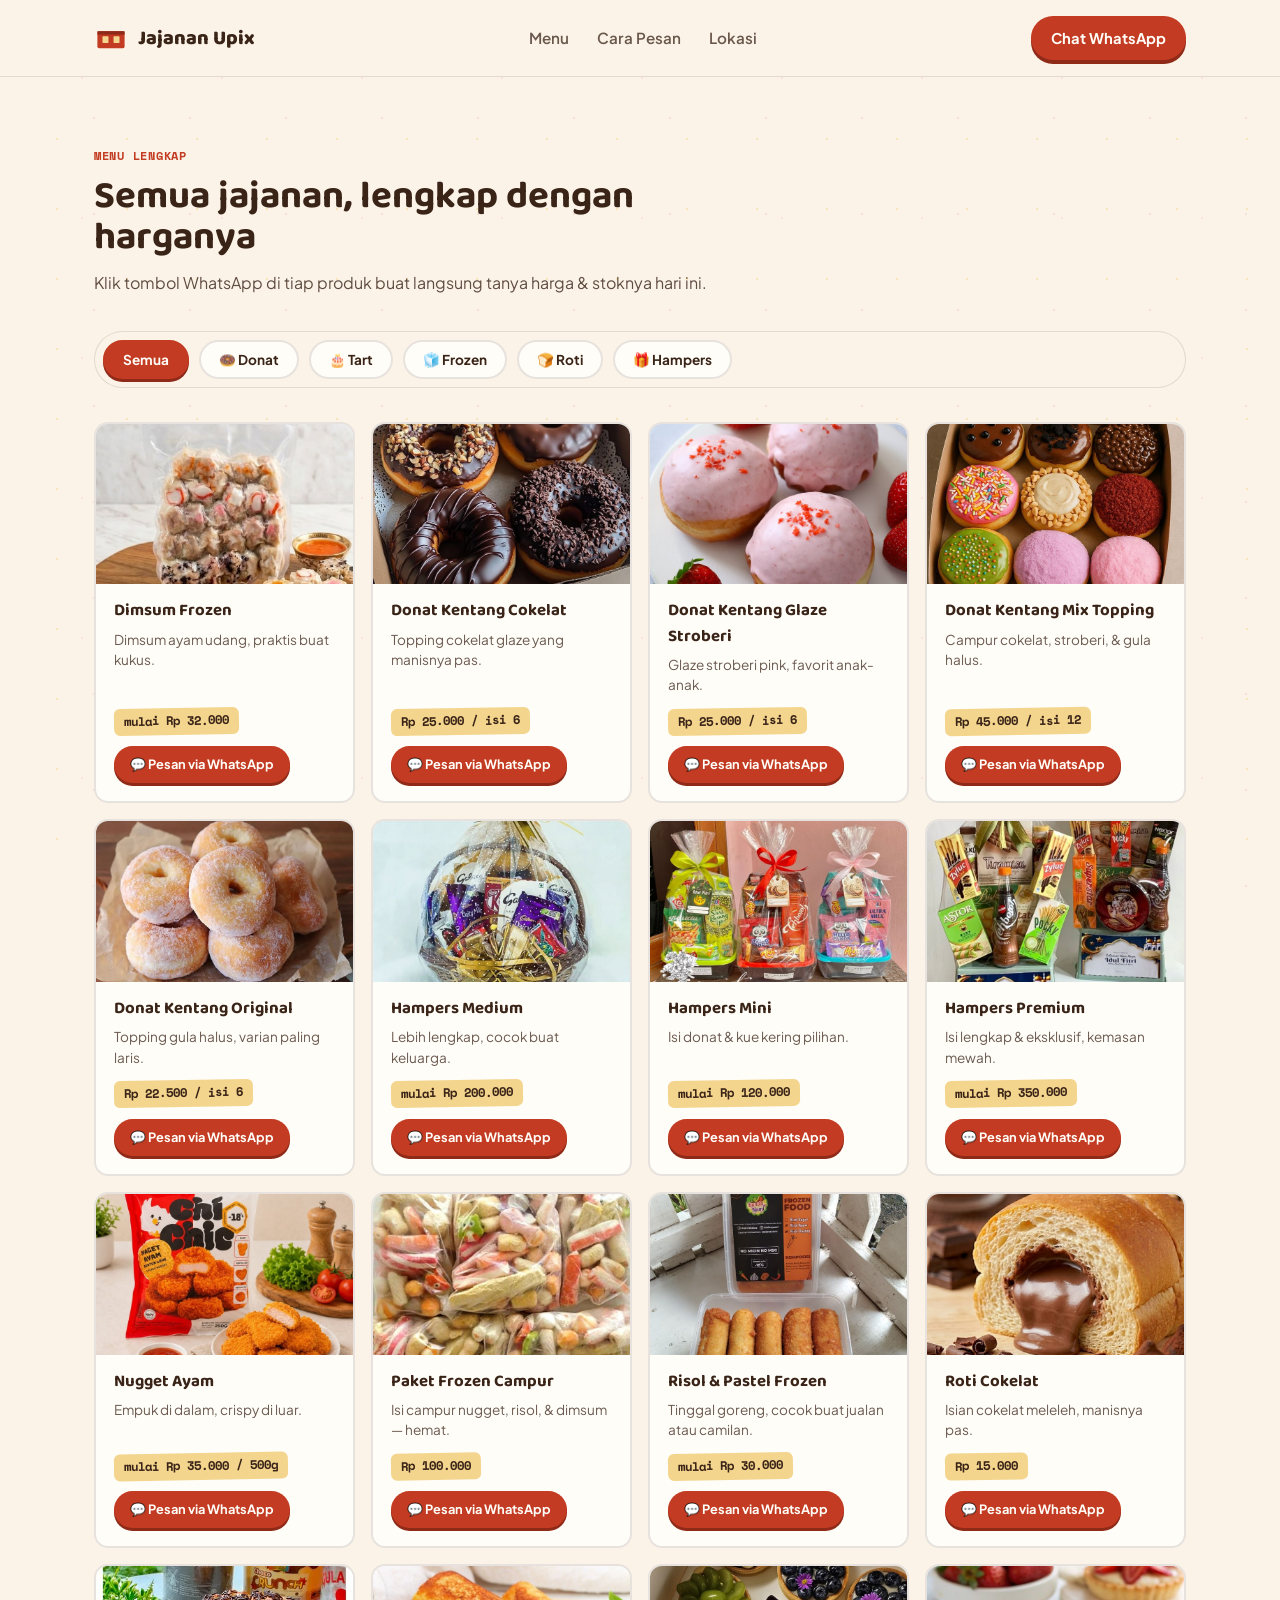
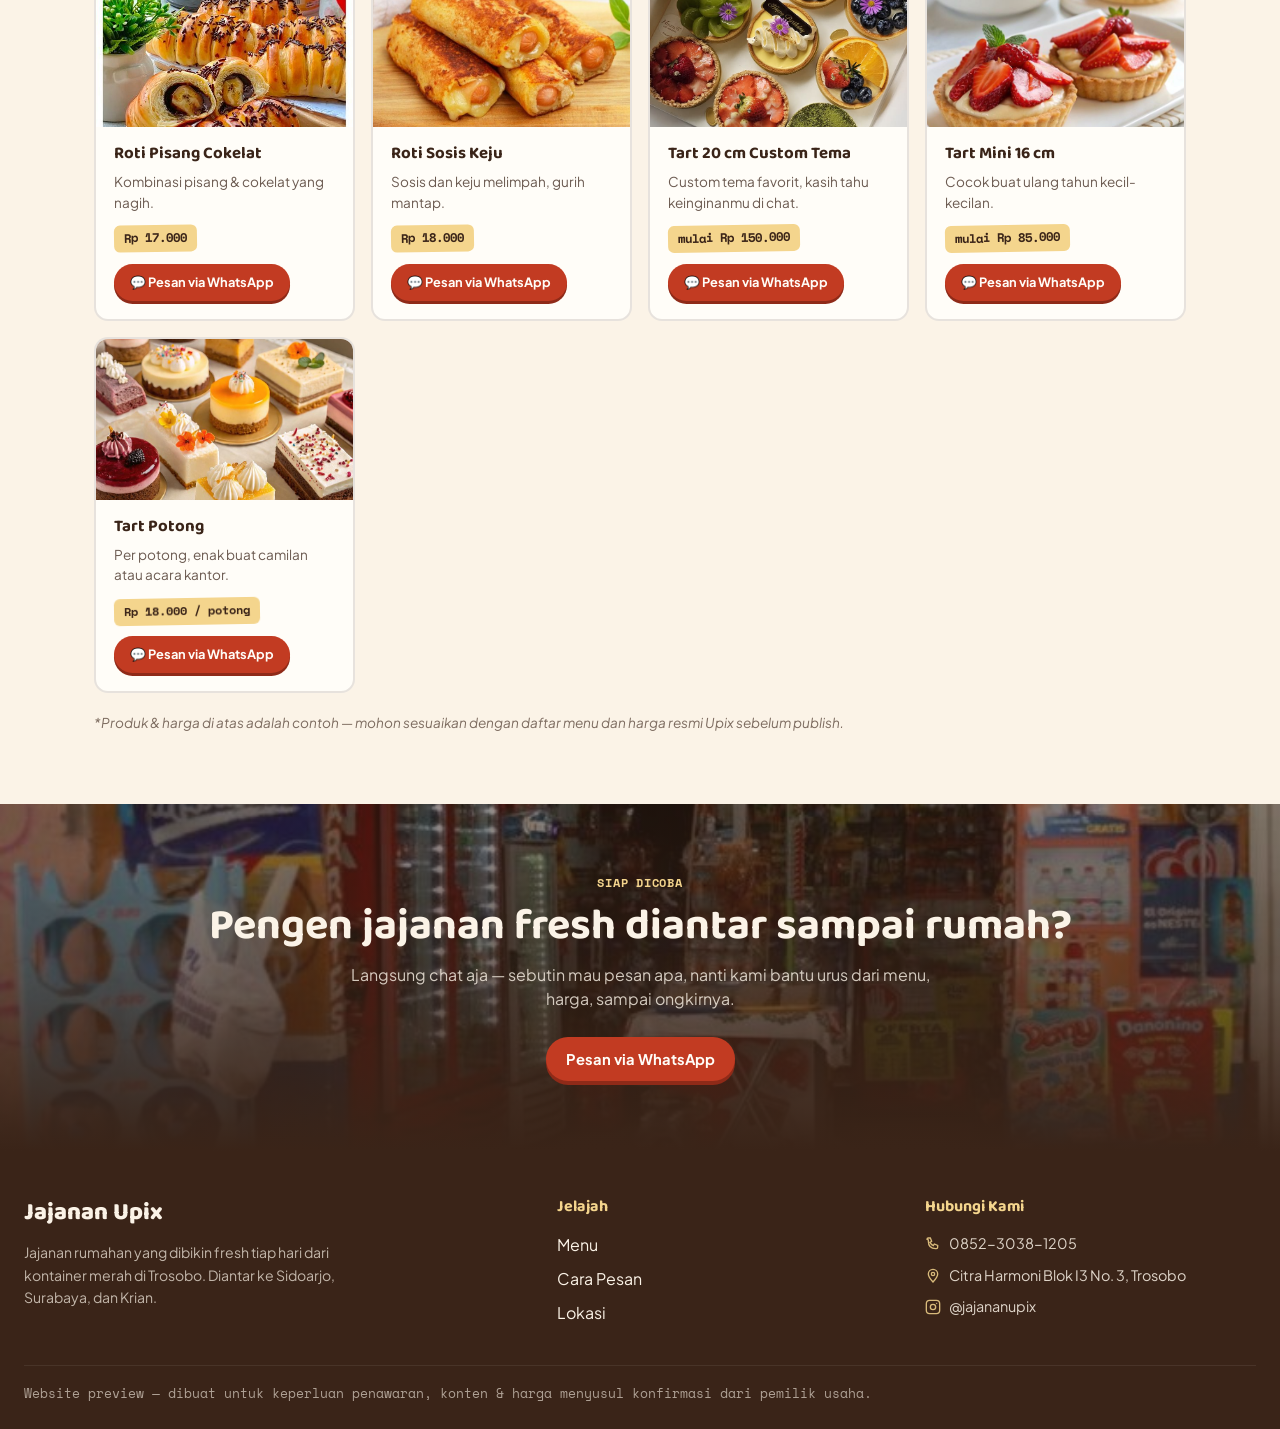
==== commit 16a97670: "add file all" ====
--- a/menu.html
+++ b/menu.html
@@ -31,7 +31,7 @@
 
 <header>
   <div class="wrap nav">
-    <a class="brand" href="jajanan-upix.html">
+    <a class="brand" href="index.html">
       <svg class="brand-mark" viewBox="0 0 40 40" fill="none">
         <rect x="4" y="12" width="32" height="20" rx="2" fill="#C23B22"/>
         <rect x="4" y="12" width="32" height="4" fill="#8F2A18"/>
@@ -42,8 +42,8 @@
     </a>
     <nav class="nav-links">
       <a href="menu.html">Menu</a>
-      <a href="jajanan-upix.html#cara-pesan">Cara Pesan</a>
-      <a href="jajanan-upix.html#lokasi">Lokasi</a>
+      <a href="index.html#cara-pesan">Cara Pesan</a>
+      <a href="index.html#lokasi">Lokasi</a>
     </nav>
     <div class="nav-actions">
       <a class="btn" href="https://wa.me/6285230381205?text=Halo%20Jajanan%20Upix!%20Saya%20mau%20tanya%20menu%20dan%20cara%20pesan%20ya" target="_blank" rel="noopener">Chat WhatsApp</a>
@@ -54,8 +54,8 @@
   </div>
   <nav class="mobile-menu" id="mobileMenu">
     <a href="menu.html">Menu</a>
-    <a href="jajanan-upix.html#cara-pesan">Cara Pesan</a>
-    <a href="jajanan-upix.html#lokasi">Lokasi</a>
+    <a href="index.html#cara-pesan">Cara Pesan</a>
+    <a href="index.html#lokasi">Lokasi</a>
   </nav>
 </header>
 
@@ -221,8 +221,8 @@
       <div class="foot-col">
         <h5>Jelajah</h5>
         <a href="menu.html">Menu</a>
-        <a href="jajanan-upix.html#cara-pesan">Cara Pesan</a>
-        <a href="jajanan-upix.html#lokasi">Lokasi</a>
+        <a href="index.html#cara-pesan">Cara Pesan</a>
+        <a href="index.html#lokasi">Lokasi</a>
       </div>
       <div class="foot-col">
         <h5>Hubungi Kami</h5>
@@ -249,7 +249,11 @@
   document.querySelectorAll('.reveal').forEach(el=>io.observe(el));
 
   const filterBtns = document.querySelectorAll('.filter-btn');
+  const grid = document.getElementById('menuGrid');
   const prodCards = document.querySelectorAll('#menuGrid .prod-card');
+  Array.from(prodCards)
+    .sort((a, b) => a.querySelector('h4').textContent.trim().localeCompare(b.querySelector('h4').textContent.trim(), 'id'))
+    .forEach(card => grid.appendChild(card));
   filterBtns.forEach(btn=>{
     btn.addEventListener('click', ()=>{
       filterBtns.forEach(b=>b.classList.remove('active'));
--- a/styles.css
+++ b/styles.css
@@ -229,6 +229,7 @@
 
   /* ---------- FOOTER ---------- */
   footer{ background:var(--choco); color:var(--cream); padding:44px 0 26px; }
+  footer .wrap{ max-width:none; }
   .foot-grid{ display:flex; justify-content:space-between; flex-wrap:wrap; gap:24px; margin-bottom:28px; }
   .foot-brand{ font-family:'Baloo 2'; font-weight:800; font-size:1.3rem; }
   .foot-links{ display:flex; gap:22px; font-size:.9rem; flex-wrap:wrap; }
